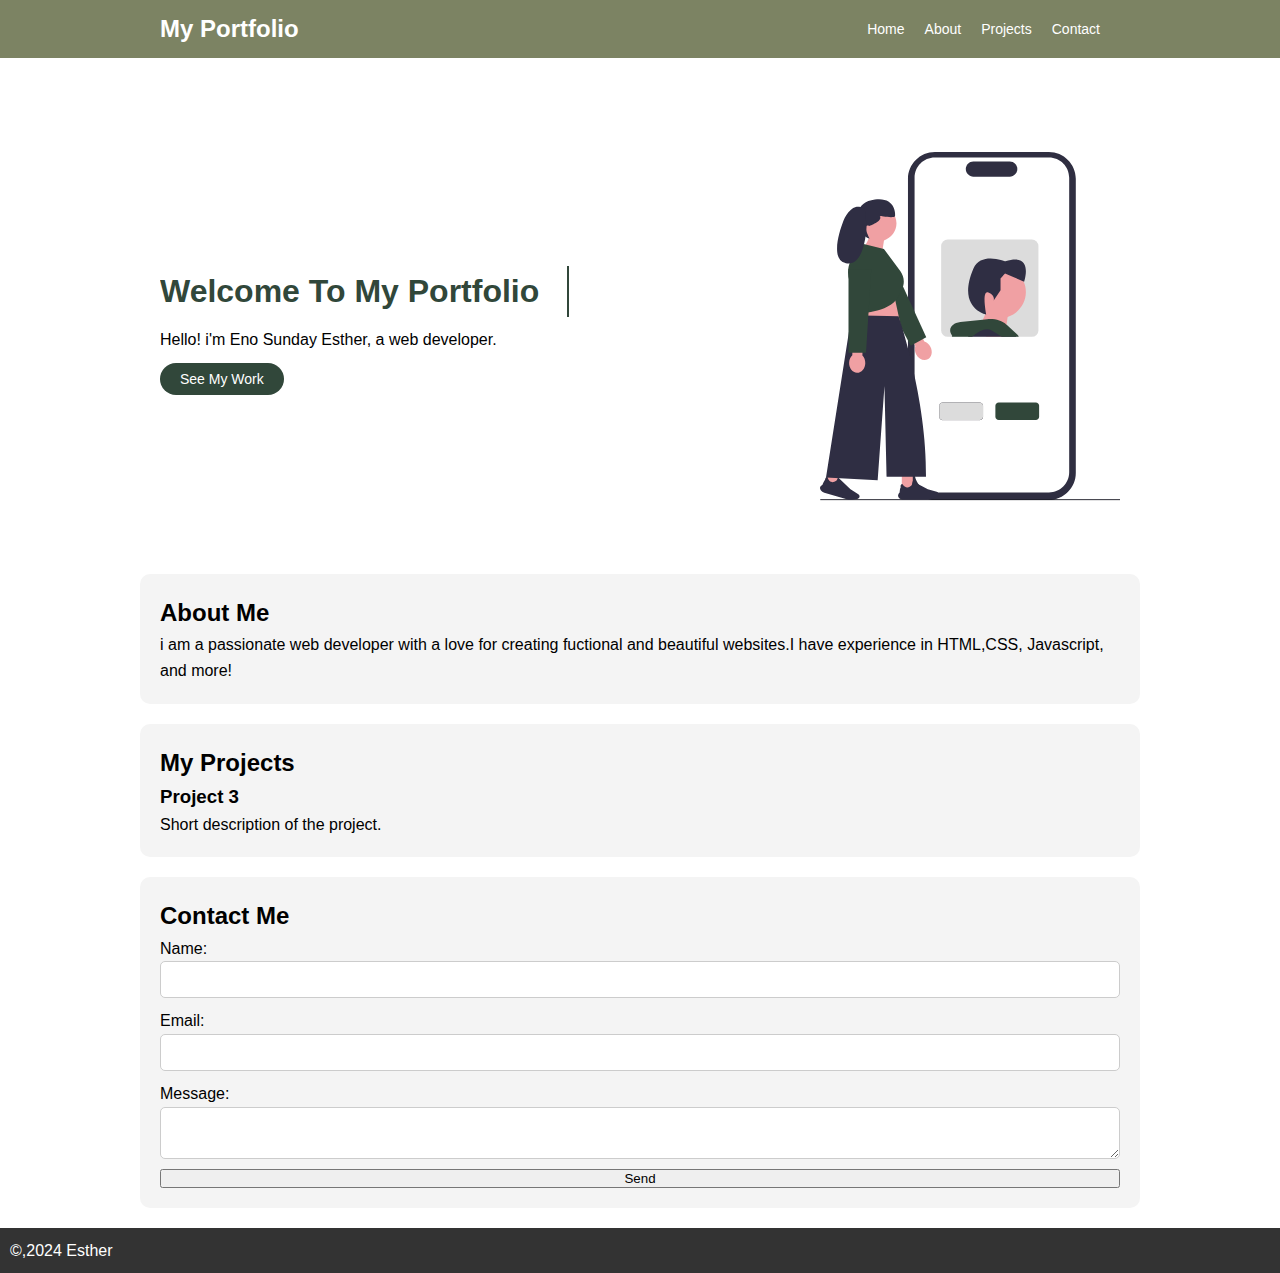
==== index.html @ 5f8c6251 "Add My portfolio" ====
<!DOCTYPE html>
<html lang="en">
<head>
    <meta charset="UTF-8">
    <meta name="viewport" content="width=device-width, initial-scale=1.0">
    <title>My Portfolio</title>
    <link rel="stylesheet"href="../assets/css/style.css">
</head>
<body>
    <header>
        <h2>My <span class="port">Portfolio </span></h2>
        <nav>
            <ul>
                <li><a href="#home">
            Home
        </a></li>
            <li><a href="#about">
            About
                </a></li>
                <li><a href="#projects"> 
            Projects    
                </a></li>
                <li><a href="#contacts">
            Contact
                </a></li>
            </ul>
        </nav>
    </header>

    <section id="home"class="home-section">
        <div>

            <h1>Welcome to My Portfolio</h1>
            <p>Hello! i'm Eno Sunday Esther, a web developer.</p>
            <button><a  href="#projects">
               See My Work
            </a></button>
        </div>
        <div class="imgdiv">
            <div class="imgbg"></div>
         <img src="../assets/images/svg.svg" alt="">
        </div>
    </section>

    <section id="about"class="about-section">
        <h2>About Me</h2>
        <p>i am a passionate web developer with a love for creating fuctional and beautiful websites.I have experience in HTML,CSS, Javascript, and more!</p>       
    </section>

    <section id="projects"class="projects-section">
        <h2>My Projects</h2>
        <div class="project-gallery">
            <div class="projecct-card">
                <h3>Project 3</h3>
                <p>Short description of the project.</p>
            </div>
        </div>
    </section>

    <section id="contact"class="contact-section">
        <h2>Contact Me</h2>
        <form> 
            <label for="name">Name:</label>
            <input type="text" id="name" name="name" required>
            <label for="email">Email:</label>
            <input type="email" id="email" name="email" requied>
            <label for="message">Message:</label>
            <textarea id="message"name="message"required></textarea>
            <button type="submit">Send</button>

        </form>
    </section>

    <footer>
        <p>&copy,2024 Esther </p>
    </footer>
    
</body>
</html>
---- assets/css/style.css ----
*{
    margin:0;
    padding:0;
    box-sizing : border-box;
}

body{
    font-family:Arial, sans-serif;
    line-height: 1.6;
    scroll-behavior: smooth;
}

header{
    background:#7C8363;
    color:#fff;
    padding: 10px 10rem;
    display: flex;
    align-items: center;
    justify-content: space-between;
    
}
.port{
   border-radius: 4px;
cursor: pointer;
}

header h1{
    margin: 0;
}


nav ul{
    list-style:none;
    display:flex;
    justify-content:center;
    gap: 20px;
    padding:0;
}


nav ul{
    margin: 0 20px;
}
 a{
    text-decoration: none;
    color: #fff;
    font-size: 14px;
}
nav ul li a:hover{
    text-decoration: underline;
}
section{
    padding:20px;
    margin:20px 0;
    max-width: 1000px;
    margin-left:auto;
    margin-right:auto;
}
#home h1{
    text-transform: capitalize;
    font-size: 2rem;
    color: #31473A;
    margin-bottom: 10px;
    white-space: nowrap;
    overflow: hidden;
    width: 23ch;
    border-right: 2px solid #31473A;
    animation: typing 6s steps(20,end) infinite, blink 0.5s step-end infinite;
}
@keyframes typing {
    from{width: 0;}
    to{width: 23ch;}
}
@keyframes blink {
    from,to{
        border-color: transparent;
    }
    50%{
        border-color: #31473A;
    }
}
#home{
    display: flex;
    justify-content: space-between;
    align-items: center;
    margin-top: 3rem;
}
#home p{
    margin-bottom: 10px;

}
#home button{
    border: 0;
    background-color: #31473A;
    padding: 8px 20px;
    border-radius: 20px;
}

#home img{
   
width: 300px;
height: 400px;
border-radius: 20px;

}

#about, #projects, #contact{
    background-color:#f4f4f4;
    padding:20px;
    border-radius:10px;
}
.project{
    margin:15px 0;
}
footer{
    background:#333;
    color:#fff;
    border:none;
    padding:10px;
    cursor:pointer;
}
button:hover{
    background-color:#555;
}
form{
    display:flex;
    flex-direction:column;
}
form label{
    margin:10x 0 5px;
}
form input, form textarea{
    padding:10px;
    margin-bottom:10px;
    border:1px solid #ccc;
    border-radius:5px;
}
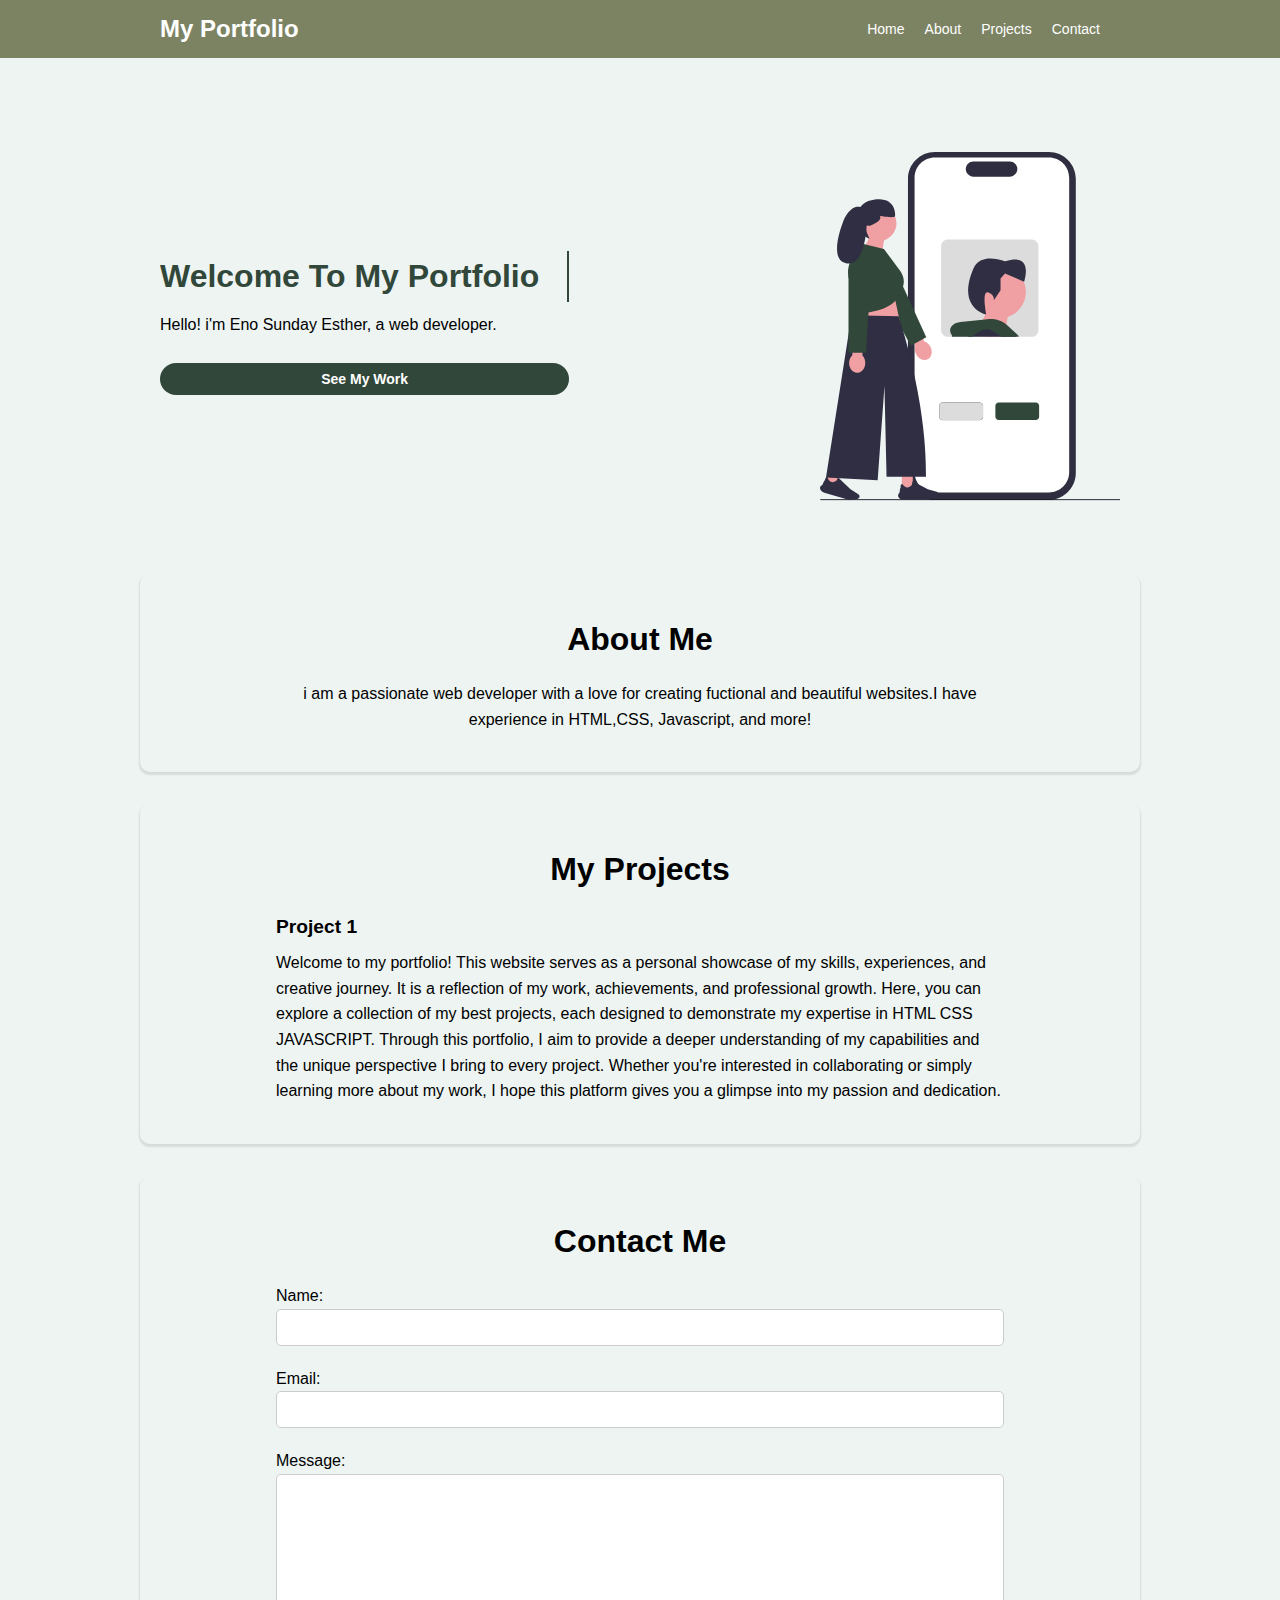
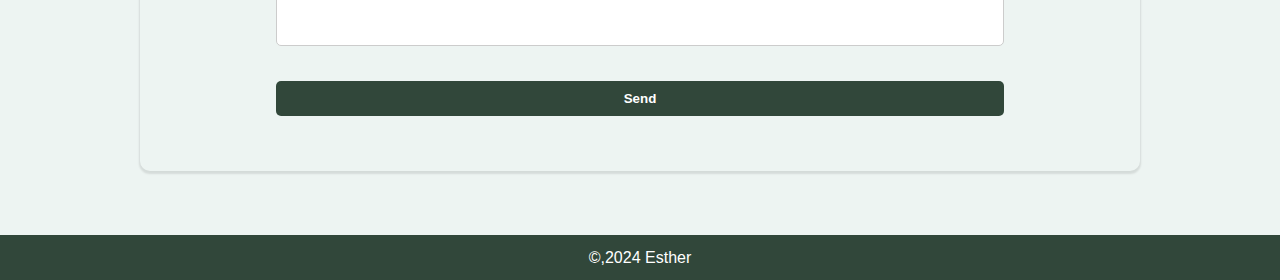
==== commit 5a2ca805: "added update" ====
--- a/index.html
+++ b/index.html
@@ -51,8 +51,10 @@
         <h2>My Projects</h2>
         <div class="project-gallery">
             <div class="projecct-card">
-                <h3>Project 3</h3>
-                <p>Short description of the project.</p>
+                <h3>Project 1</h3>
+                <p>Welcome to my portfolio! This website serves as a personal showcase of my skills, experiences, and creative journey. It is a reflection of my work, achievements, and professional growth. Here, you can explore a collection of my best projects, each designed to demonstrate my expertise in  HTML CSS JAVASCRIPT.
+
+                    Through this portfolio, I aim to provide a deeper understanding of my capabilities and the unique perspective I bring to every project. Whether you're interested in collaborating or simply learning more about my work, I hope this platform gives you a glimpse into my passion and dedication.</p>
             </div>
         </div>
     </section>
@@ -65,7 +67,7 @@
             <label for="email">Email:</label>
             <input type="email" id="email" name="email" requied>
             <label for="message">Message:</label>
-            <textarea id="message"name="message"required></textarea>
+            <textarea id="message"name="message"required rows="10"></textarea>
             <button type="submit">Send</button>
 
         </form>
--- a/assets/css/style.css
+++ b/assets/css/style.css
@@ -8,6 +8,7 @@
     font-family:Arial, sans-serif;
     line-height: 1.6;
     scroll-behavior: smooth;
+    background-color: #EDF4F2;
 }
 
 header{
@@ -105,33 +106,80 @@
 }
 
 #about, #projects, #contact{
-    background-color:#f4f4f4;
-    padding:20px;
+    /* background-color:#ffffff; */
+    padding:40px;
     border-radius:10px;
+    margin-bottom: 2rem;
+    box-shadow:0 2px 2px 1px rgba(0, 0, 0, .1);
+}
+.about-section, .projects-section{
+    text-align: center;
+}
+.about-section h2, .projects-section h2, .contact-section h2{
+    font-size: 2rem;
+    margin-bottom: 1rem;
+}
+.about-section p{
+    padding: 0 6rem;
+}
+.projects-section .project-gallery{
+width: 100%;
+text-align: start;
+padding: 0 6rem;
+}
+.projects-section .project-gallery h3{
+    font-size: 1.2rem;
+    margin-bottom: 0.5rem;
+}
+
+.contact-section{
+
+    text-align: center;
 }
 .project{
     margin:15px 0;
 }
-footer{
-    background:#333;
-    color:#fff;
-    border:none;
-    padding:10px;
-    cursor:pointer;
-}
-button:hover{
-    background-color:#555;
+button{
+    width: 100%;
+    padding: 10px;
+    border: none;
+    background-color: #31473A;
+    border-radius:5px;
+margin: 15px 0;
+color: #fff;
+font-weight: 600;
+
+
 }
 form{
-    display:flex;
-    flex-direction:column;
+padding: 0 6rem;
+
+   width: 100%;
+   text-align: left;
+
 }
 form label{
     margin:10x 0 5px;
 }
 form input, form textarea{
+    display: block;
+    width: 100%; 
     padding:10px;
-    margin-bottom:10px;
+    margin-bottom:20px;
     border:1px solid #ccc;
     border-radius:5px;
+    resize: none;
 }
+form input:focus , form textarea:focus{
+    border: none;
+    outline-color: #31473A;
+}
+footer{
+    background:#31473A;
+    color:#fff;
+    border:none;
+    padding:10px;
+    cursor:pointer;
+    text-align: center;
+    margin-top: 4rem;
+}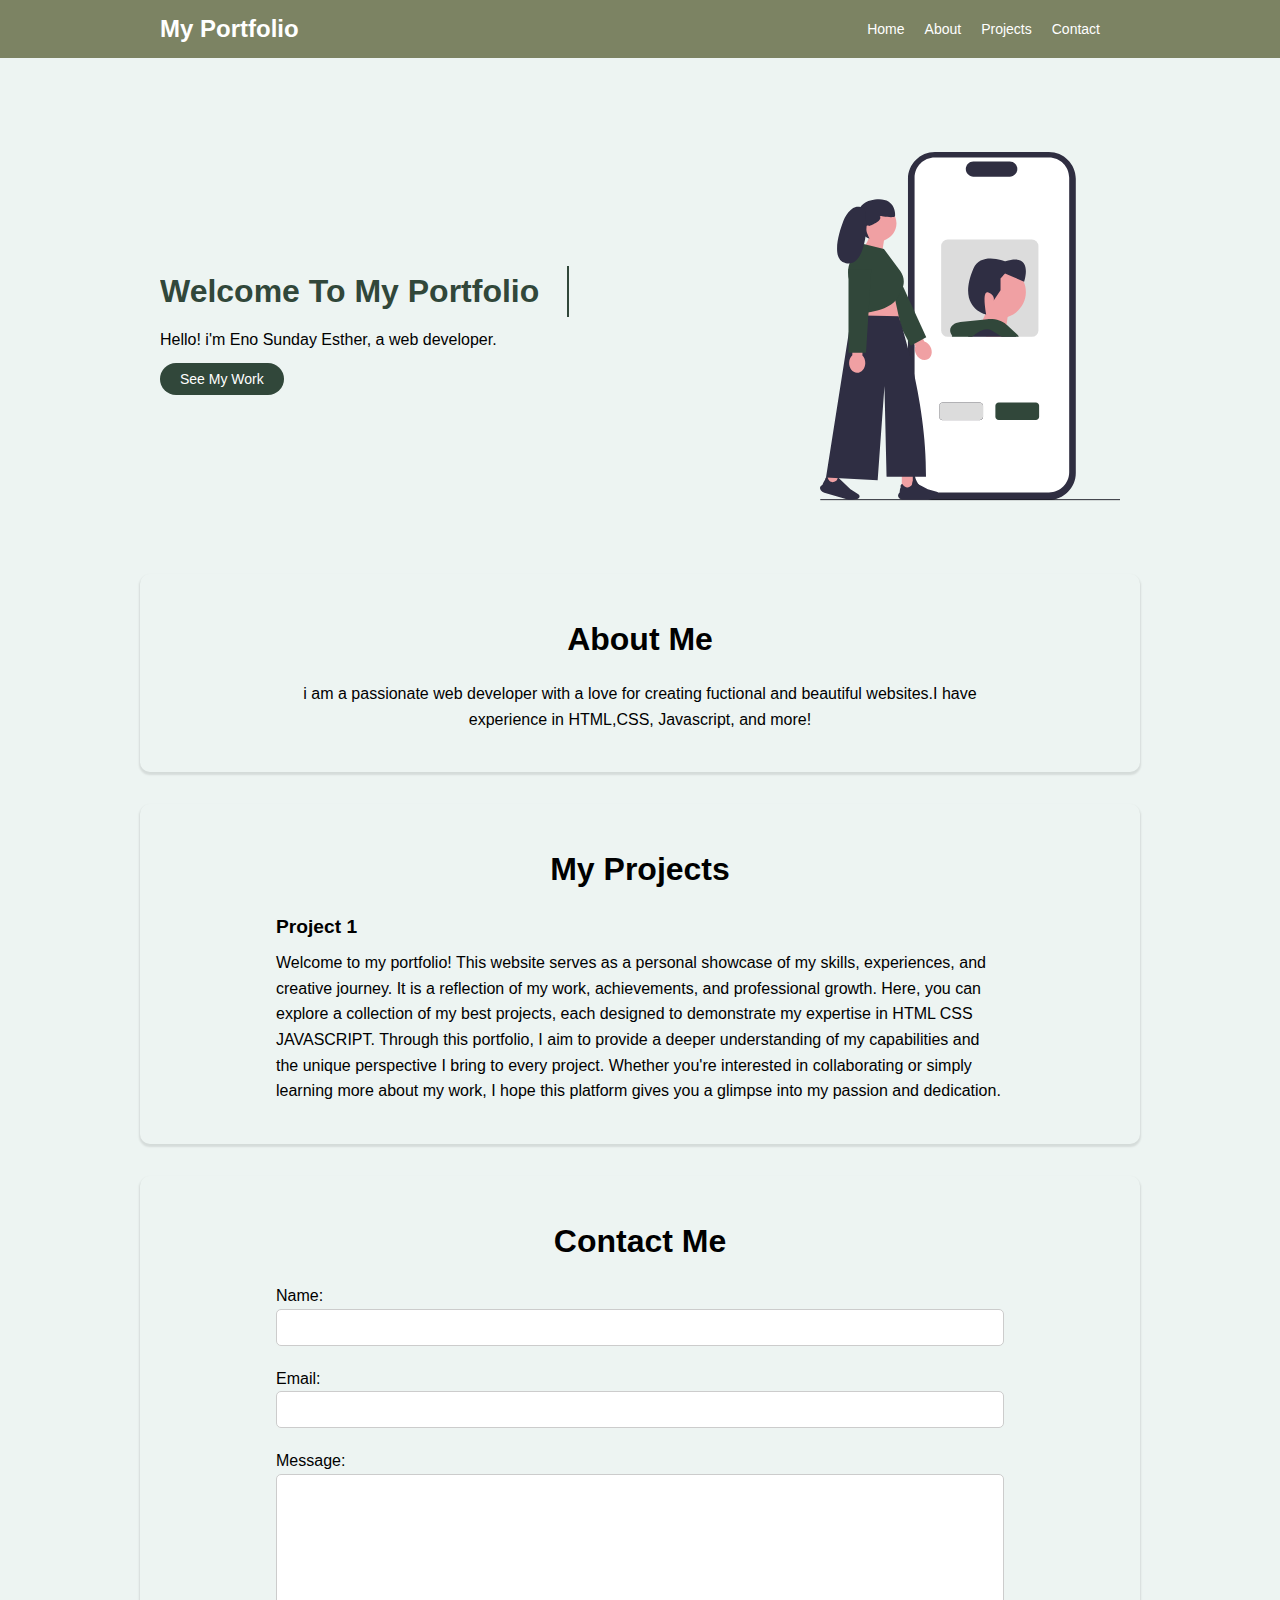
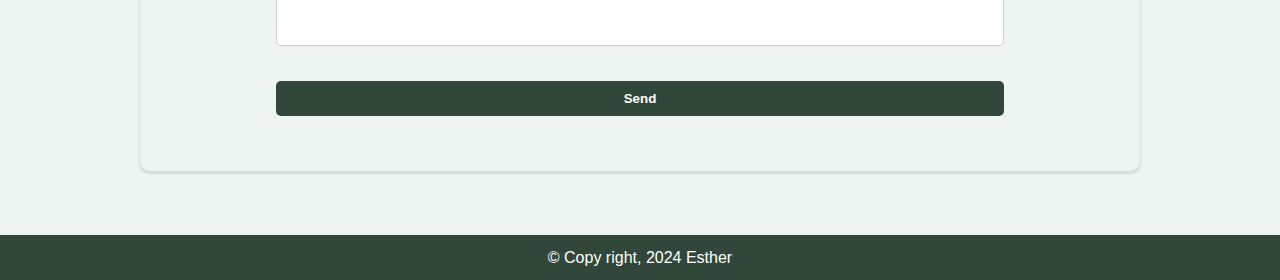
==== commit 6171bb1e: "Add responsive" ====
--- a/index.html
+++ b/index.html
@@ -28,7 +28,7 @@
     </header>
 
     <section id="home"class="home-section">
-        <div>
+        <div class="welcomediv">
 
             <h1>Welcome to My Portfolio</h1>
             <p>Hello! i'm Eno Sunday Esther, a web developer.</p>
@@ -74,7 +74,7 @@
     </section>
 
     <footer>
-        <p>&copy,2024 Esther </p>
+        <p>&copy Copy right, 2024 Esther </p>
     </footer>
     
 </body>
--- a/assets/css/style.css
+++ b/assets/css/style.css
@@ -20,6 +20,10 @@
     justify-content: space-between;
     
 }
+
+/* @media (width <= 730px) {
+    
+}} */
 .port{
    border-radius: 4px;
 cursor: pointer;
@@ -68,6 +72,7 @@
     border-right: 2px solid #31473A;
     animation: typing 6s steps(20,end) infinite, blink 0.5s step-end infinite;
 }
+
 @keyframes typing {
     from{width: 0;}
     to{width: 23ch;}
@@ -90,6 +95,7 @@
     margin-bottom: 10px;
 
 }
+
 #home button{
     border: 0;
     background-color: #31473A;
@@ -122,6 +128,7 @@
 .about-section p{
     padding: 0 6rem;
 }
+/* start here */
 .projects-section .project-gallery{
 width: 100%;
 text-align: start;
@@ -139,7 +146,7 @@
 .project{
     margin:15px 0;
 }
-button{
+#contact button{
     width: 100%;
     padding: 10px;
     border: none;
@@ -182,4 +189,73 @@
     cursor:pointer;
     text-align: center;
     margin-top: 4rem;
-}+}
+@media (max-width: 730px) {
+    header{
+       
+        padding: 10px 2rem;
+       
+        justify-content: center;
+        flex-direction: column;
+    } 
+
+    #home{
+        justify-content: start;
+        align-items: center;
+        margin-top: 2rem;
+        flex-direction: column;
+
+         h1{
+            font-size: 1.3rem;
+        }
+        p{
+            font-size: 14px;
+          } 
+          img{
+   
+            width: 200px;
+            height: 300px;
+           margin-top: 1rem;
+            
+            }
+    }
+    #about, #projects, #contact{
+        /* background-color:#ffffff; */
+        padding:5px 20px;
+        border-radius:10px;
+        margin-bottom: 2rem;
+        box-shadow:0 2px 2px 1px rgba(0, 0, 0, .1);
+    }
+    .about-section, .projects-section{
+        text-align: start;
+    }
+    .about-section h2, .projects-section h2, .contact-section h2{
+        font-size: 1.3rem;
+        margin-bottom: 1rem;
+    }
+    .about-section p{
+        padding: 0 0;
+    }
+    .projects-section{
+        padding: 0 10px;
+
+    }
+    .projects-section .project-gallery{
+        width: 100%;
+        text-align: start;
+        padding: 0 0;
+    }
+    form{
+        padding: 0 10px;
+        
+           width: 100%;
+           text-align: left;
+        
+        }
+}
+@media ( width <= 300px){
+   #home h1{
+        font-size: 0.9rem;
+    }
+}
+    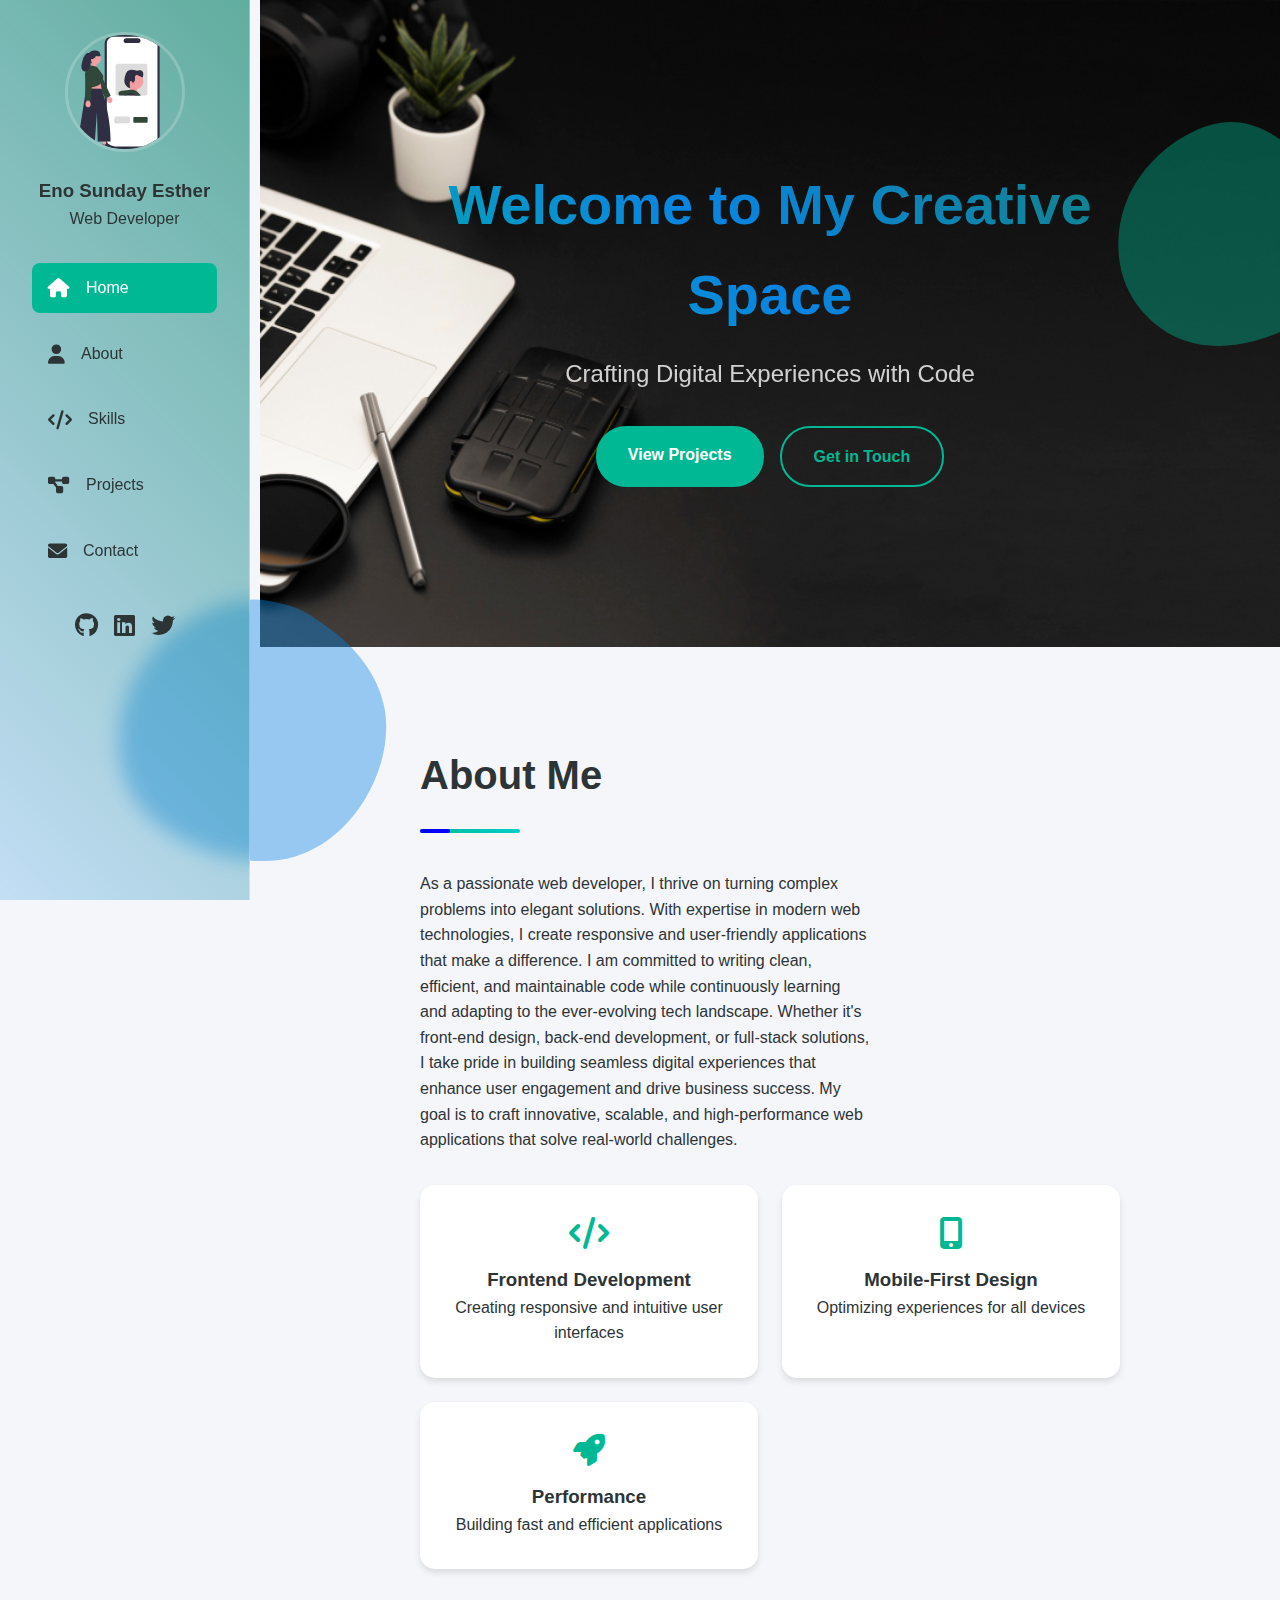
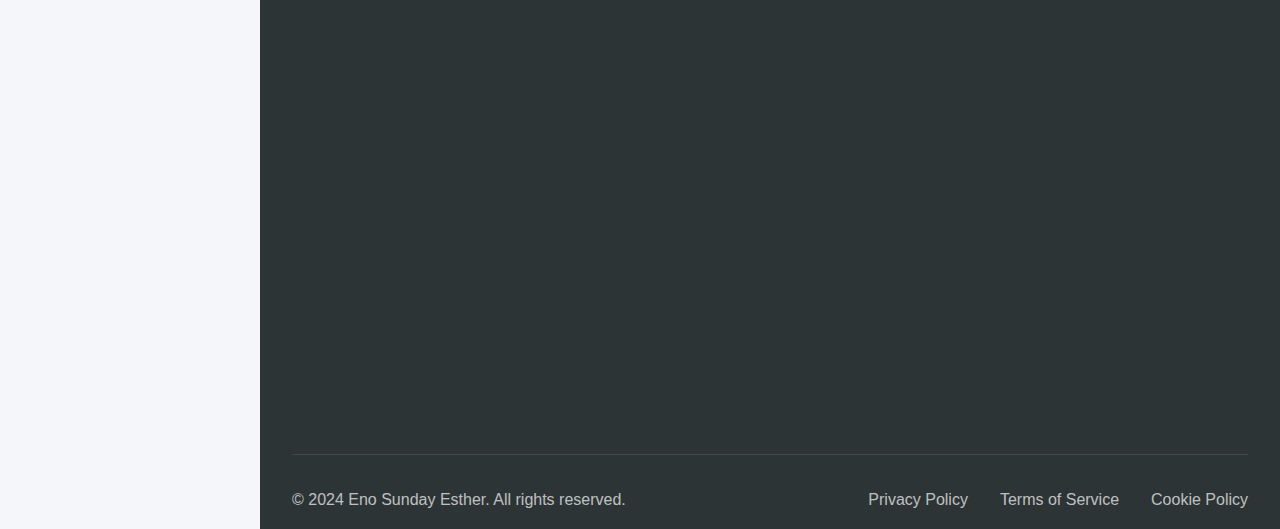
==== commit 647e9d92: "first commit" ====
--- a/index.html
+++ b/index.html
@@ -1,81 +1,428 @@
 <!DOCTYPE html>
 <html lang="en">
-<head>
-    <meta charset="UTF-8">
-    <meta name="viewport" content="width=device-width, initial-scale=1.0">
-    <title>My Portfolio</title>
-    <link rel="stylesheet"href="../assets/css/style.css">
-</head>
-<body>
-    <header>
-        <h2>My <span class="port">Portfolio </span></h2>
-        <nav>
+  <head>
+    <meta charset="UTF-8" />
+    <meta name="viewport" content="width=device-width, initial-scale=1.0" />
+    <title>Eno Sunday Esther | Portfolio</title>
+    <link
+      rel="stylesheet"
+      href="https://cdnjs.cloudflare.com/ajax/libs/font-awesome/6.0.0/css/all.min.css"
+    />
+    <link rel="stylesheet" href="assets/css/style.css" />
+    <link rel="stylesheet" href="assets/css/animation.css" />
+    <link rel="stylesheet" href="assets/css/responsivelayout.css" />
+  </head>
+  <body>
+    <!-- Glassmorphism Sidebar -->
+    <aside class="sidebar">
+      <div class="sidebar-content">
+        <div class="profile">
+          <img
+            src="../assets/images/svg.svg"
+            alt="Profile"
+            class="profile-img"
+          />
+          <h3>Eno Sunday Esther</h3>
+          <p>Web Developer</p>
+        </div>
+        <nav class="side-nav">
+          <a href="#home" class="nav-item active">
+            <i class="fas fa-home"></i>
+            <span>Home</span>
+          </a>
+          <a href="#about" class="nav-item">
+            <i class="fas fa-user"></i>
+            <span>About</span>
+          </a>
+          <a href="#skills" class="nav-item">
+            <i class="fas fa-code"></i>
+            <span>Skills</span>
+          </a>
+          <a href="#projects" class="nav-item">
+            <i class="fas fa-project-diagram"></i>
+            <span>Projects</span>
+          </a>
+          <a href="#contact" class="nav-item">
+            <i class="fas fa-envelope"></i>
+            <span>Contact</span>
+          </a>
+        </nav>
+        <div class="social-links">
+          <a href="#" class="social-icon"><i class="fab fa-github"></i></a>
+          <a href="#" class="social-icon"><i class="fab fa-linkedin"></i></a>
+          <a href="#" class="social-icon"><i class="fab fa-twitter"></i></a>
+        </div>
+      </div>
+    </aside>
+
+    <!-- Main Content -->
+    <div class="parent_page">
+      <!-- Mobile Navigation -->
+      <nav class="mobile-nav">
+        <button class="menu-toggle" title="Toggle Menu">
+          <i class="fas fa-bars"></i>
+        </button>
+        <h2>Portfolio</h2>
+      </nav>
+
+      <!-- Home Section -->
+      <section id="home" class="section1">
+        <div class="hero">
+          <h1 class="animated-text">Welcome to My Creative Space</h1>
+          <p class="subtitle">Crafting Digital Experiences with Code</p>
+          <div class="cta-buttons">
+            <a href="#projects" class="cta-primary">View Projects</a>
+            <a href="#contact" class="cta-secondary">Get in Touch</a>
+          </div>
+        </div>
+      </section>
+      <main class="main-content">
+        <!-- About Section -->
+        <section id="about" class="section">
+          <h2 class="section-title">About Me</h2>
+          <div class="about-content">
+            <div class="about-text">
+              <p class="titletxt">
+                As a passionate web developer, I thrive on turning complex
+                problems into elegant solutions. With expertise in modern web
+                technologies, I create responsive and user-friendly applications
+                that make a difference. I am committed to writing clean,
+                efficient, and maintainable code while continuously learning and
+                adapting to the ever-evolving tech landscape. Whether it's
+                front-end design, back-end development, or full-stack solutions,
+                I take pride in building seamless digital experiences that
+                enhance user engagement and drive business success. My goal is
+                to craft innovative, scalable, and high-performance web
+                applications that solve real-world challenges.
+              </p>
+              <div class="experience-cards">
+                <div class="exp-card">
+                  <i class="fas fa-code"></i>
+                  <h3>Frontend Development</h3>
+                  <p>Creating responsive and intuitive user interfaces</p>
+                </div>
+                <div class="exp-card">
+                  <i class="fas fa-mobile-alt"></i>
+                  <h3>Mobile-First Design</h3>
+                  <p>Optimizing experiences for all devices</p>
+                </div>
+                <div class="exp-card">
+                  <i class="fas fa-rocket"></i>
+                  <h3>Performance</h3>
+                  <p>Building fast and efficient applications</p>
+                </div>
+              </div>
+            </div>
+          </div>
+        </section>
+
+        <!-- Skills Section -->
+        <section id="skills" class="section">
+          <h2 class="section-title">Skills & Expertise</h2>
+          <div class="skills-grid">
+            <div class="skill-card" data-progress="90">
+              <i class="fab fa-html5"></i>
+              <h3>HTML5</h3>
+              <div class="progress-bar">
+                <span class="progress-bar-label">90%</span>
+              </div>
+            </div>
+            <div class="skill-card" data-progress="85">
+              <i class="fab fa-css3-alt"></i>
+              <h3>CSS3</h3>
+              <div class="progress-bar">
+                <span class="progress-bar-label">85%</span>
+              </div>
+            </div>
+            <div class="skill-card" data-progress="80">
+              <i class="fab fa-js"></i>
+              <h3>JavaScript</h3>
+              <div class="progress-bar">
+                <span class="progress-bar-label">80%</span>
+              </div>
+            </div>
+            <div class="skill-card" data-progress="75">
+              <i class="fab fa-react"></i>
+              <h3>React</h3>
+              <div class="progress-bar">
+                <span class="progress-bar-label">75%</span>
+              </div>
+            </div>
+          </div>
+        </section>
+
+        <!-- Projects Section -->
+        <section id="projects" class="section">
+          <h2 class="section-title">Featured Projects</h2>
+          <div class="projects-grid">
+            <article class="project-card">
+              <div class="project-image">
+                <img src="/assets/images/ecom.jpg" alt="Project 1" />
+              </div>
+              <div class="project-content">
+                <h3>E-Commerce Platform</h3>
+                <p>
+                  A full-featured online shopping platform with cart
+                  functionality and payment integration.
+                </p>
+                <div class="project-tags">
+                  <span>React</span>
+                  <span>Css</span>
+                  <span>Bootstrap</span>
+                </div>
+                <div class="project-links">
+                  <a href="#" class="project-link"
+                    ><i class="fas fa-external-link-alt"></i> Live Demo</a
+                  >
+                  <a href="#" class="project-link"
+                    ><i class="fab fa-github"></i> Source Code</a
+                  >
+                </div>
+              </div>
+            </article>
+            <article class="project-card">
+              <div class="project-image">
+                <img src="/assets/images/app.jpg" alt="Project 2" />
+              </div>
+              <div class="project-content">
+                <h3>Task Management App</h3>
+                <p>
+                  A collaborative task management solution with real-time
+                  updates and team features.
+                </p>
+                <div class="project-tags">
+                  <span>HTML</span>
+                  <span>Css</span>
+                  <span>Javascript</span>
+                </div>
+                <div class="project-links">
+                  <a href="#" class="project-link"
+                    ><i class="fas fa-external-link-alt"></i> Live Demo</a
+                  >
+                  <a href="#" class="project-link"
+                    ><i class="fab fa-github"></i> Source Code</a
+                  >
+                </div>
+              </div>
+            </article>
+            <article class="project-card">
+              <div class="project-image">
+                <img src="/assets/images/car.jpg" alt="Car Rental Service" />
+              </div>
+              <div class="project-content">
+                <h3>Car Rental Service</h3>
+                <p>
+                  A seamless car rental platform that allows users to book and
+                  manage car rentals effortlessly.
+                </p>
+                <div class="project-tags">
+                  <span>HTML</span>
+                  <span>Css</span>
+                  <span>Javascript</span>
+                </div>
+                <div class="project-links">
+                  <a href="#" class="project-link">
+                    <i class="fas fa-external-link-alt"></i> Live Demo
+                  </a>
+                  <a href="#" class="project-link">
+                    <i class="fab fa-github"></i> Source Code
+                  </a>
+                </div>
+              </div>
+            </article>
+
+            <article class="project-card">
+              <div class="project-image">
+                <img src="/assets/images/food.jpg" alt="Food Recipe App" />
+              </div>
+              <div class="project-content">
+                <h3>Food Recipe App</h3>
+                <p>
+                  A delightful food recipe app with step-by-step guides,
+                  ingredient tracking, and user ratings.
+                </p>
+                <div class="project-tags">
+                  <span>HTML</span>
+                  <span>Css</span>
+                  <span>Javascript</span>
+                </div>
+
+                <div class="project-links">
+                  <a href="#" class="project-link">
+                    <i class="fas fa-external-link-alt"></i> Live Demo
+                  </a>
+                  <a href="#" class="project-link">
+                    <i class="fab fa-github"></i> Source Code
+                  </a>
+                </div>
+              </div>
+            </article>
+            <article class="project-card">
+              <div class="project-image">
+                <img
+                  src="/assets/images/learning.jpg"
+                  alt="E-Learning Platform"
+                />
+              </div>
+              <div class="project-content">
+                <h3>E-Learning Platform</h3>
+                <p>
+                  An interactive platform offering courses, quizzes, and
+                  certifications for lifelong learning.
+                </p>
+                <div class="project-tags">
+                  <span>React</span>
+                  <span>Css</span>
+                  <span>Bootstrap</span>
+                </div>
+                <div class="project-links">
+                  <a href="#" class="project-link">
+                    <i class="fas fa-external-link-alt"></i> Live Demo
+                  </a>
+                  <a href="#" class="project-link">
+                    <i class="fab fa-github"></i> Source Code
+                  </a>
+                </div>
+              </div>
+            </article>
+          </div>
+        </section>
+
+        <!-- Contact Section -->
+        <section id="contact" class="section">
+          <h2 class="section-title">Get in Touch</h2>
+          <div class="contact-container">
+            <div class="contact-info">
+              <div class="contact-item">
+                <i class="fas fa-envelope"></i>
+                <p>email@example.com</p>
+              </div>
+              <div class="contact-item">
+                <i class="fas fa-phone"></i>
+                <p>+1 234 567 890</p>
+              </div>
+              <div class="contact-item">
+                <i class="fas fa-map-marker-alt"></i>
+                <p>New York, NY</p>
+              </div>
+            </div>
+            <form class="contact-form">
+              <div class="form-group">
+                <input type="text" id="name" required />
+                <label for="name">Name</label>
+              </div>
+              <div class="form-group">
+                <input type="email" id="email" required />
+                <label for="email">Email</label>
+              </div>
+              <div class="form-group">
+                <textarea id="message" required></textarea>
+                <label for="message">Message</label>
+              </div>
+              <button type="submit" class="submit-btn">Send Message</button>
+            </form>
+          </div>
+        </section>
+        <!-- Previous HTML content remains the same until the end of the contact section -->
+
+        <!-- Floating Illustrations -->
+        <div class="floating-illustrations">
+          <div class="illustration" id="ill-1">
+            <svg viewBox="0 0 200 200" xmlns="http://www.w3.org/2000/svg">
+              <path
+                fill="#00b894"
+                d="M47.1,-57.5C61.9,-47.7,75.3,-33.5,79.5,-16.4C83.7,0.7,78.8,20.8,68.1,35.5C57.4,50.2,41,59.5,23.4,65.2C5.8,70.9,-13,73,-29.9,67.2C-46.8,61.4,-61.8,47.7,-69.1,30.5C-76.4,13.3,-76,-7.5,-69.2,-25.1C-62.4,-42.7,-49.2,-57.2,-34.3,-66.8C-19.3,-76.5,-2.6,-81.4,12.4,-77.1C27.4,-72.8,32.3,-67.3,47.1,-57.5Z"
+                transform="translate(100 100)"
+              />
+            </svg>
+          </div>
+          <div class="illustration" id="ill-2">
+            <svg viewBox="0 0 200 200" xmlns="http://www.w3.org/2000/svg">
+              <path
+                fill="#0984e3"
+                d="M54.6,-67.9C71.1,-55.7,85,-37.9,89.3,-17.7C93.6,2.4,88.3,24.9,77.4,43.5C66.5,62.1,50,76.8,30.7,82.8C11.4,88.8,-10.7,86,-31.1,78.3C-51.5,70.6,-70.2,58,-79.7,39.8C-89.2,21.6,-89.5,-2.3,-82.4,-22.9C-75.3,-43.5,-60.8,-60.8,-43.5,-72.6C-26.2,-84.4,-6.1,-90.7,12.8,-87.4C31.7,-84.1,38.1,-80.1,54.6,-67.9Z"
+                transform="translate(100 100)"
+              />
+            </svg>
+          </div>
+        </div>
+
+        <!-- Footer -->
+      </main>
+      <footer class="footer">
+        <div class="footer-content">
+          <div class="footer-section">
+            <h3>Eno Sunday Esther</h3>
+            <p>Creating digital experiences that matter.</p>
+            <div class="footer-social">
+              <a href="#"><i class="fab fa-github"></i></a>
+              <a href="#"><i class="fab fa-linkedin"></i></a>
+              <a href="#"><i class="fab fa-twitter"></i></a>
+              <a href="#"><i class="fab fa-instagram"></i></a>
+            </div>
+          </div>
+
+          <div class="footer-section">
+            <h4>Quick Links</h4>
             <ul>
-                <li><a href="#home">
-            Home
-        </a></li>
-            <li><a href="#about">
-            About
-                </a></li>
-                <li><a href="#projects"> 
-            Projects    
-                </a></li>
-                <li><a href="#contacts">
-            Contact
-                </a></li>
+              <li><a href="#home">Home</a></li>
+              <li><a href="#about">About</a></li>
+              <li><a href="#skills">Skills</a></li>
+              <li><a href="#projects">Projects</a></li>
             </ul>
-        </nav>
-    </header>
-
-    <section id="home"class="home-section">
-        <div class="welcomediv">
-
-            <h1>Welcome to My Portfolio</h1>
-            <p>Hello! i'm Eno Sunday Esther, a web developer.</p>
-            <button><a  href="#projects">
-               See My Work
-            </a></button>
-        </div>
-        <div class="imgdiv">
-            <div class="imgbg"></div>
-         <img src="../assets/images/svg.svg" alt="">
-        </div>
-    </section>
-
-    <section id="about"class="about-section">
-        <h2>About Me</h2>
-        <p>i am a passionate web developer with a love for creating fuctional and beautiful websites.I have experience in HTML,CSS, Javascript, and more!</p>       
-    </section>
-
-    <section id="projects"class="projects-section">
-        <h2>My Projects</h2>
-        <div class="project-gallery">
-            <div class="projecct-card">
-                <h3>Project 1</h3>
-                <p>Welcome to my portfolio! This website serves as a personal showcase of my skills, experiences, and creative journey. It is a reflection of my work, achievements, and professional growth. Here, you can explore a collection of my best projects, each designed to demonstrate my expertise in  HTML CSS JAVASCRIPT.
-
-                    Through this portfolio, I aim to provide a deeper understanding of my capabilities and the unique perspective I bring to every project. Whether you're interested in collaborating or simply learning more about my work, I hope this platform gives you a glimpse into my passion and dedication.</p>
-            </div>
-        </div>
-    </section>
-
-    <section id="contact"class="contact-section">
-        <h2>Contact Me</h2>
-        <form> 
-            <label for="name">Name:</label>
-            <input type="text" id="name" name="name" required>
-            <label for="email">Email:</label>
-            <input type="email" id="email" name="email" requied>
-            <label for="message">Message:</label>
-            <textarea id="message"name="message"required rows="10"></textarea>
-            <button type="submit">Send</button>
-
-        </form>
-    </section>
-
-    <footer>
-        <p>&copy Copy right, 2024 Esther </p>
-    </footer>
-    
-</body>
-</html>+          </div>
+
+          <div class="footer-section">
+            <h4>Services</h4>
+            <ul>
+              <li>Web Development</li>
+              <li>UI/UX Design</li>
+              <li>Mobile Development</li>
+              <li>Technical Consulting</li>
+            </ul>
+          </div>
+
+          <div class="footer-section">
+            <h4>Newsletter</h4>
+            <p>Stay updated with my latest projects and tech articles.</p>
+            <form class="footer-form">
+              <input type="email" placeholder="Enter your email" />
+              <button type="submit">Subscribe</button>
+            </form>
+          </div>
+        </div>
+
+        <div class="footer-bottom">
+          <p>&copy; 2024 Eno Sunday Esther. All rights reserved.</p>
+          <div class="footer-bottom-links">
+            <a href="#">Privacy Policy</a>
+            <a href="#">Terms of Service</a>
+            <a href="#">Cookie Policy</a>
+          </div>
+        </div>
+      </footer>
+    </div>
+
+    <script>
+      // Add smooth scrolling
+      document.querySelectorAll('a[href^="#"]').forEach((anchor) => {
+        anchor.addEventListener("click", function (e) {
+          e.preventDefault();
+          document.querySelector(this.getAttribute("href")).scrollIntoView({
+            behavior: "smooth",
+          });
+        });
+      });
+
+      // Animate illustrations on scroll
+      window.addEventListener("scroll", () => {
+        const illustrations = document.querySelectorAll(".illustration");
+        illustrations.forEach((ill) => {
+          const rotation = window.scrollY * 0.1;
+          ill.style.transform = `rotate(${rotation}deg)`;
+        });
+      });
+    </script>
+  </body>
+  <script src="assets/main.js"></script>
+</html>
--- a/assets/css/style.css
+++ b/assets/css/style.css
@@ -1,261 +1,817 @@
-*{
-    margin:0;
-    padding:0;
-    box-sizing : border-box;
-}
-
-body{
-    font-family:Arial, sans-serif;
-    line-height: 1.6;
-    scroll-behavior: smooth;
-    background-color: #EDF4F2;
-}
-
-header{
-    background:#7C8363;
-    color:#fff;
-    padding: 10px 10rem;
-    display: flex;
-    align-items: center;
-    justify-content: space-between;
-    
-}
-
-/* @media (width <= 730px) {
-    
-}} */
-.port{
-   border-radius: 4px;
-cursor: pointer;
-}
-
-header h1{
-    margin: 0;
-}
-
-
-nav ul{
-    list-style:none;
-    display:flex;
-    justify-content:center;
-    gap: 20px;
-    padding:0;
-}
-
-
-nav ul{
-    margin: 0 20px;
-}
- a{
-    text-decoration: none;
-    color: #fff;
-    font-size: 14px;
-}
-nav ul li a:hover{
-    text-decoration: underline;
-}
-section{
-    padding:20px;
-    margin:20px 0;
-    max-width: 1000px;
-    margin-left:auto;
-    margin-right:auto;
-}
-#home h1{
-    text-transform: capitalize;
-    font-size: 2rem;
-    color: #31473A;
-    margin-bottom: 10px;
-    white-space: nowrap;
-    overflow: hidden;
-    width: 23ch;
-    border-right: 2px solid #31473A;
-    animation: typing 6s steps(20,end) infinite, blink 0.5s step-end infinite;
-}
-
-@keyframes typing {
-    from{width: 0;}
-    to{width: 23ch;}
-}
-@keyframes blink {
-    from,to{
-        border-color: transparent;
-    }
-    50%{
-        border-color: #31473A;
-    }
-}
-#home{
-    display: flex;
-    justify-content: space-between;
-    align-items: center;
-    margin-top: 3rem;
-}
-#home p{
-    margin-bottom: 10px;
-
-}
-
-#home button{
-    border: 0;
-    background-color: #31473A;
-    padding: 8px 20px;
-    border-radius: 20px;
-}
-
-#home img{
-   
-width: 300px;
-height: 400px;
-border-radius: 20px;
-
-}
-
-#about, #projects, #contact{
-    /* background-color:#ffffff; */
-    padding:40px;
-    border-radius:10px;
-    margin-bottom: 2rem;
-    box-shadow:0 2px 2px 1px rgba(0, 0, 0, .1);
-}
-.about-section, .projects-section{
-    text-align: center;
-}
-.about-section h2, .projects-section h2, .contact-section h2{
-    font-size: 2rem;
-    margin-bottom: 1rem;
-}
-.about-section p{
-    padding: 0 6rem;
-}
-/* start here */
-.projects-section .project-gallery{
-width: 100%;
-text-align: start;
-padding: 0 6rem;
-}
-.projects-section .project-gallery h3{
-    font-size: 1.2rem;
-    margin-bottom: 0.5rem;
-}
-
-.contact-section{
-
-    text-align: center;
-}
-.project{
-    margin:15px 0;
-}
-#contact button{
-    width: 100%;
-    padding: 10px;
-    border: none;
-    background-color: #31473A;
-    border-radius:5px;
-margin: 15px 0;
-color: #fff;
-font-weight: 600;
-
-
-}
-form{
-padding: 0 6rem;
-
-   width: 100%;
-   text-align: left;
-
-}
-form label{
-    margin:10x 0 5px;
-}
-form input, form textarea{
-    display: block;
-    width: 100%; 
-    padding:10px;
-    margin-bottom:20px;
-    border:1px solid #ccc;
-    border-radius:5px;
-    resize: none;
-}
-form input:focus , form textarea:focus{
-    border: none;
-    outline-color: #31473A;
-}
-footer{
-    background:#31473A;
-    color:#fff;
-    border:none;
-    padding:10px;
-    cursor:pointer;
-    text-align: center;
-    margin-top: 4rem;
-}
-@media (max-width: 730px) {
-    header{
-       
-        padding: 10px 2rem;
-       
-        justify-content: center;
-        flex-direction: column;
-    } 
-
-    #home{
-        justify-content: start;
-        align-items: center;
-        margin-top: 2rem;
-        flex-direction: column;
-
-         h1{
-            font-size: 1.3rem;
-        }
-        p{
-            font-size: 14px;
-          } 
-          img{
-   
-            width: 200px;
-            height: 300px;
-           margin-top: 1rem;
-            
-            }
-    }
-    #about, #projects, #contact{
-        /* background-color:#ffffff; */
-        padding:5px 20px;
-        border-radius:10px;
-        margin-bottom: 2rem;
-        box-shadow:0 2px 2px 1px rgba(0, 0, 0, .1);
-    }
-    .about-section, .projects-section{
-        text-align: start;
-    }
-    .about-section h2, .projects-section h2, .contact-section h2{
-        font-size: 1.3rem;
-        margin-bottom: 1rem;
-    }
-    .about-section p{
-        padding: 0 0;
-    }
-    .projects-section{
-        padding: 0 10px;
-
-    }
-    .projects-section .project-gallery{
-        width: 100%;
-        text-align: start;
-        padding: 0 0;
-    }
-    form{
-        padding: 0 10px;
-        
-           width: 100%;
-           text-align: left;
-        
-        }
-}
-@media ( width <= 300px){
-   #home h1{
-        font-size: 0.9rem;
-    }
-}
-    +:root {
+  --primary-color: #2d3436;
+  --secondary-color: #00b894;
+  --accent-color: #0984e3;
+  --text-color: #2d3436;
+  --bg-color: #f5f6fa;
+  --glass-bg: rgba(255, 255, 255, 0.1);
+  --glass-border: rgba(255, 255, 255, 0.2);
+}
+
+* {
+  margin: 0;
+  padding: 0;
+  box-sizing: border-box;
+}
+
+body {
+  font-family: "Inter", sans-serif;
+  line-height: 1.6;
+  background: var(--bg-color);
+  color: var(--text-color);
+  overflow-x: hidden;
+}
+
+/* Glassmorphism Sidebar */
+.sidebar {
+  position: fixed;
+  left: 0;
+  top: 0;
+  height: 100vh;
+  width: 250px;
+  background: linear-gradient(
+    45deg,
+    rgba(9, 133, 227, 0.212),
+    rgba(7, 128, 103, 0.623)
+  );
+  -webkit-backdrop-filter: blur(10px);
+  backdrop-filter: blur(10px);
+  border-right: 1px solid var(--glass-border);
+  padding: 2rem;
+  z-index: 1000;
+  transition: transform 0.3s ease;
+}
+
+.profile {
+  text-align: center;
+  margin-bottom: 2rem;
+}
+
+.profile-img {
+  width: 120px;
+  height: 120px;
+  border-radius: 50%;
+  margin-bottom: 1rem;
+  border: 3px solid var(--glass-border);
+  animation: float 6s ease-in-out infinite;
+}
+
+.side-nav {
+  display: flex;
+  flex-direction: column;
+  gap: 1rem;
+}
+
+.nav-item {
+  display: flex;
+  align-items: center;
+  gap: 1rem;
+  padding: 0.75rem 1rem;
+  color: var(--text-color);
+  text-decoration: none;
+  border-radius: 8px;
+  transition: all 0.3s ease;
+}
+
+.nav-item:hover,
+.nav-item.active {
+  background: var(--secondary-color);
+  color: white;
+}
+
+.nav-item i {
+  font-size: 1.2rem;
+}
+
+.social-links {
+  margin-top: 2rem;
+  display: flex;
+  justify-content: center;
+  gap: 1rem;
+}
+
+.social-icon {
+  color: var(--text-color);
+  font-size: 1.5rem;
+  transition: color 0.3s ease;
+}
+
+.social-icon:hover {
+  color: var(--secondary-color);
+}
+
+/* Main Content */
+.parent_page {
+  margin-left: 260px;
+  overflow: hidden;
+}
+.main-content {
+  padding: 2rem 10rem;
+  overflow: hidden;
+}
+
+/* Mobile Navigation */
+.mobile-nav {
+  display: none;
+  padding: 1rem;
+  background: linear-gradient(45deg, rgb(9, 133, 227), rgb(7, 128, 104));
+  /* -webkit-backdrop-filter: blur(12px);
+  backdrop-filter: blur(12px); */
+  position: fixed;
+  top: 0;
+  right: 0;
+  left: 0;
+  z-index: 999;
+}
+
+.menu-toggle {
+  background: none;
+  border: none;
+  font-size: 1.5rem;
+  cursor: pointer;
+  color: var(--text-color);
+}
+
+/* sections */
+
+.section {
+  padding: 4rem 0;
+  display: flex;
+  flex-direction: column;
+  justify-content: center;
+  position: relative;
+}
+
+.section-title {
+  font-size: 2.5rem;
+  margin-bottom: 2rem;
+  position: relative;
+  padding-bottom: 1rem;
+}
+
+.section-title::after {
+  content: "";
+  position: absolute;
+  bottom: 0;
+  left: 0;
+  width: 100px;
+  height: 4px;
+  background: var(--secondary-color);
+}
+
+/* Hero Section */
+.hero {
+  text-align: center;
+  background: url("/assets/images/bg.jpg") no-repeat center;
+  background-size: cover;
+  height: fit-content;
+  padding: 10rem;
+}
+
+.animated-text {
+  font-size: 3.5rem;
+  margin-bottom: 1rem;
+  background: linear-gradient(
+    45deg,
+    var(--secondary-color),
+    var(--accent-color),
+    rgb(20, 131, 109),
+    rgb(4, 87, 151)
+  );
+  background-size: 200% 200%;
+  -webkit-background-clip: text;
+  background-clip: text;
+  -webkit-text-fill-color: transparent;
+  animation: gradient 5s ease infinite;
+}
+
+.subtitle {
+  font-size: 1.5rem;
+  margin-bottom: 2rem;
+  color: #fff;
+  opacity: 0.8;
+}
+
+.cta-buttons {
+  display: flex;
+  gap: 1rem;
+  justify-content: center;
+}
+
+.cta-primary,
+.cta-secondary {
+  padding: 1rem 2rem;
+  border-radius: 30px;
+  text-decoration: none;
+  font-weight: 600;
+  transition: transform 0.3s ease;
+}
+
+.cta-primary {
+  background: var(--secondary-color);
+  color: white;
+}
+
+.cta-secondary {
+  background: transparent;
+  border: 2px solid var(--secondary-color);
+  color: var(--secondary-color);
+}
+
+.cta-primary:hover,
+.cta-secondary:hover {
+  transform: translateY(-3px);
+}
+
+/* About Section */
+.about-content {
+  display: grid;
+  gap: 2rem;
+}
+.about-text .titletxt {
+  padding-right: 250px;
+}
+.experience-cards {
+  display: grid;
+  grid-template-columns: repeat(auto-fit, minmax(250px, 1fr));
+  gap: 1.5rem;
+  margin-top: 2rem;
+}
+
+.exp-card {
+  padding: 2rem;
+  background: white;
+  border-radius: 15px;
+  box-shadow: 0 4px 6px rgba(0, 0, 0, 0.1);
+  text-align: center;
+  transition: transform 0.3s ease;
+  cursor: pointer;
+}
+
+.exp-card:hover {
+  transform: translateY(-15px);
+}
+
+.exp-card i {
+  font-size: 2rem;
+  color: var(--secondary-color);
+  margin-bottom: 1rem;
+}
+
+/* Skills Section */
+.skills-grid {
+  display: grid;
+  grid-template-columns: repeat(auto-fit, minmax(200px, 1fr));
+  gap: 2rem;
+}
+
+.skill-card {
+  background: white;
+  padding: 2rem;
+  border-radius: 15px;
+  text-align: center;
+  box-shadow: 0 4px 6px rgba(0, 0, 0, 0.1);
+  position: relative;
+}
+
+.skill-card i {
+  font-size: 3rem;
+  margin-bottom: 1rem;
+  color: var(--secondary-color);
+}
+
+.progress-bar {
+  height: 6px;
+  background: #eee;
+  border-radius: 3px;
+  overflow: hidden;
+  position: relative;
+  margin: 1rem 0;
+}
+
+.progress-bar::after {
+  content: "";
+  position: absolute;
+  top: 0;
+  left: 0;
+  height: 100%;
+  background: var(--secondary-color);
+  border-radius: 3px;
+  width: 0;
+  animation: progress 1.5s ease-in-out forwards;
+}
+
+.skill-card[data-progress="90"] .progress-bar::after {
+  width: 90%;
+}
+
+.skill-card[data-progress="85"] .progress-bar::after {
+  width: 85%;
+}
+
+.skill-card[data-progress="80"] .progress-bar::after {
+  width: 80%;
+}
+
+.skill-card[data-progress="75"] .progress-bar::after {
+  width: 75%;
+}
+
+/* Add percentage label */
+.progress-bar-label {
+  position: absolute;
+  right: 0;
+  top: -20px;
+  font-size: 0.875rem;
+  color: var(--text-color);
+}
+
+/* Add hover effect */
+.skill-card:hover .progress-bar::after {
+  background: var(--accent-color);
+  transition: background-color 0.3s ease;
+}
+
+/* Ensure animation triggers when scrolled into view */
+.skill-card {
+  opacity: 0;
+  transform: translateY(20px);
+  animation: fadeInUp 0.5s ease forwards;
+}
+
+.skill-card:nth-child(1) {
+  animation-delay: 0.1s;
+}
+.skill-card:nth-child(2) {
+  animation-delay: 0.2s;
+}
+.skill-card:nth-child(3) {
+  animation-delay: 0.3s;
+}
+.skill-card:nth-child(4) {
+  animation-delay: 0.4s;
+}
+
+/* Projects Section Styles */
+.projects-grid {
+  display: grid;
+  grid-template-columns: repeat(auto-fit, minmax(320px, 1fr));
+  gap: 2.5rem;
+  padding: 1rem;
+}
+
+.project-card {
+  background: rgba(255, 255, 255, 0.1);
+  border-radius: 20px;
+  overflow: hidden;
+  box-shadow: 0 8px 32px rgba(0, 0, 0, 0.1);
+  transition: all 0.4s ease;
+  position: relative;
+  -webkit-backdrop-filter: blur(8px);
+  backdrop-filter: blur(8px);
+  border: 1px solid rgba(255, 255, 255, 0.2);
+}
+
+.project-card:hover {
+  transform: translateY(-10px);
+  box-shadow: 0 15px 45px rgba(0, 0, 0, 0.15);
+}
+
+.project-image {
+  position: relative;
+  width: 100%;
+  height: 250px;
+  overflow: hidden;
+}
+
+.project-image img {
+  width: 100%;
+  height: 100%;
+  object-fit: cover;
+  transition: transform 0.6s ease;
+}
+
+.project-card:hover .project-image img {
+  transform: scale(1.1);
+}
+
+.project-content {
+  padding: 2rem;
+}
+
+.project-content h3 {
+  font-size: 1.5rem;
+  margin-bottom: 1rem;
+  color: #2d3436;
+  position: relative;
+  padding-bottom: 0.5rem;
+}
+
+.project-content h3::after {
+  content: "";
+  position: absolute;
+  left: 0;
+  bottom: 0;
+  width: 50px;
+  height: 3px;
+  background: linear-gradient(90deg, #00b894, #00cec9);
+  border-radius: 2px;
+  transition: width 0.3s ease;
+}
+
+.project-card:hover .project-content h3::after {
+  width: 100px;
+}
+
+.project-content p {
+  color: #636e72;
+  margin-bottom: 1.5rem;
+  line-height: 1.6;
+}
+
+.project-tags {
+  display: flex;
+  flex-wrap: wrap;
+  gap: 0.8rem;
+  margin-bottom: 1.5rem;
+}
+
+.project-tags span {
+  background: rgba(0, 184, 148, 0.1);
+  color: #00b894;
+  padding: 0.4rem 1rem;
+  border-radius: 20px;
+  font-size: 0.9rem;
+  font-weight: 500;
+  transition: all 0.3s ease;
+}
+
+.project-tags span:hover {
+  background: #00b894;
+  color: white;
+  transform: translateY(-2px);
+}
+
+.project-links {
+  display: flex;
+  gap: 1rem;
+}
+
+.project-link {
+  display: flex;
+  align-items: center;
+  gap: 0.5rem;
+  text-decoration: none;
+  color: #2d3436;
+  font-weight: 500;
+  padding: 0.8rem 1.2rem;
+  border-radius: 8px;
+  background: rgba(255, 255, 255, 0.1);
+  border: 1px solid rgba(255, 255, 255, 0.2);
+  transition: all 0.3s ease;
+}
+
+.project-link:hover {
+  background: #00b894;
+  color: white;
+  transform: translateX(5px);
+}
+
+.project-link i {
+  font-size: 1rem;
+  transition: transform 0.3s ease;
+}
+
+.project-link:hover i {
+  transform: translateX(3px);
+}
+
+/* Section Title Animation */
+.section-title {
+  position: relative;
+  display: inline-block;
+  font-size: 2.5rem;
+  margin-bottom: 3rem;
+  color: #2d3436;
+}
+
+.section-title::before {
+  content: "";
+  position: absolute;
+  left: 0;
+  bottom: -10px;
+  width: 100px;
+  height: 4px;
+  background: linear-gradient(90deg, #00b894, #00cec9);
+  border-radius: 2px;
+}
+
+.section-title::after {
+  content: "";
+  position: absolute;
+  left: 0;
+  bottom: -10px;
+  width: 30px;
+  height: 4px;
+  background: blue;
+  border-radius: 2px;
+  animation: titleBar 3s ease infinite;
+}
+
+/* Contact Section */
+/* Contact Section Base Styles */
+
+/* Contact Container Layout */
+.contact-container {
+  display: grid;
+  grid-template-columns: 1fr 2fr;
+  gap: 40px;
+  background-color: #fff;
+  border-radius: 10px;
+  box-shadow: 0 5px 15px rgba(0, 0, 0, 0.1);
+  padding: 40px;
+}
+
+/* Contact Info Styles */
+.contact-info {
+  padding: 20px;
+  background-color: #f8f9fa;
+  border-radius: 8px;
+}
+
+.contact-item {
+  display: flex;
+  align-items: center;
+  margin-bottom: 25px;
+  padding: 15px;
+  background-color: white;
+  border-radius: 6px;
+  box-shadow: 0 2px 5px rgba(0, 0, 0, 0.05);
+}
+
+.contact-item i {
+  font-size: 20px;
+  color: #00cec9;
+  margin-right: 15px;
+}
+
+.contact-item p {
+  margin: 0;
+  color: #555;
+}
+
+/* Form Styles */
+.contact-form {
+  display: flex;
+  flex-direction: column;
+  gap: 25px;
+}
+
+.form-group {
+  position: relative;
+  margin-bottom: 5px;
+}
+
+.form-group input,
+.form-group textarea {
+  width: 100%;
+  padding: 12px;
+  border: 1px solid #ddd;
+  border-radius: 6px;
+  font-size: 16px;
+  background-color: transparent;
+  transition: border-color 0.3s ease;
+}
+
+.form-group textarea {
+  min-height: 150px;
+  resize: vertical;
+}
+
+.form-group label {
+  position: absolute;
+  left: 12px;
+  top: 50%;
+  transform: translateY(-50%);
+  color: #666;
+  transition: 0.3s ease;
+  pointer-events: none;
+  background-color: white;
+  padding: 0 5px;
+}
+
+.form-group textarea + label {
+  top: 12px;
+  transform: none;
+}
+
+/* Label Animation */
+.form-group input:focus + label,
+.form-group textarea:focus + label,
+.form-group input:not(:placeholder-shown) + label,
+.form-group textarea:not(:placeholder-shown) + label {
+  top: 0;
+  font-size: 14px;
+  color: #00cec9;
+}
+
+/* Submit Button Styles */
+.submit-btn {
+  padding: 15px 30px;
+  background-color: #00cec9;
+  color: white;
+  border: none;
+  border-radius: 6px;
+  font-size: 16px;
+  cursor: pointer;
+  transition: background-color 0.3s ease;
+  align-self: flex-start;
+}
+
+.submit-btn:hover {
+  background-color: #00cecbbb;
+}
+
+/* Previous CSS content remains the same */
+
+/* Floating Illustrations */
+.floating-illustrations {
+  position: fixed;
+  width: 100%;
+  height: 100%;
+  pointer-events: none;
+  overflow: hidden;
+}
+
+.illustration {
+  position: fixed;
+  width: 300px;
+  height: 300px;
+  opacity: 0.4;
+  transition: transform 0.5s ease;
+  overflow: hidden;
+}
+
+#ill-1 {
+  top: 10%;
+  right: -100px;
+  animation: float 4s ease-in-out infinite;
+}
+
+#ill-2 {
+  bottom: 2%;
+  left: 100px;
+  animation: float 4s ease-in-out infinite reverse;
+}
+
+/* Footer Styles */
+.footer {
+  background: var(--primary-color);
+  color: white;
+  padding: 4rem 2rem 1rem;
+  margin-top: 4rem;
+}
+
+.footer-content {
+  max-width: 1200px;
+  margin: 0 auto;
+  display: grid;
+  grid-template-columns: repeat(auto-fit, minmax(250px, 1fr));
+  gap: 2rem;
+  padding-bottom: 3rem;
+  border-bottom: 1px solid rgba(255, 255, 255, 0.1);
+}
+
+.footer-section h3 {
+  font-size: 1.5rem;
+  margin-bottom: 1rem;
+  color: var(--secondary-color);
+}
+
+.footer-section h4 {
+  font-size: 1.2rem;
+  margin-bottom: 1rem;
+  color: white;
+}
+
+.footer-section p {
+  color: rgba(255, 255, 255, 0.7);
+  margin-bottom: 1rem;
+}
+
+.footer-social {
+  display: flex;
+  gap: 1rem;
+  margin-top: 1rem;
+}
+
+.footer-social a {
+  color: white;
+  font-size: 1.5rem;
+  transition: color 0.3s ease;
+}
+
+.footer-social a:hover {
+  color: var(--secondary-color);
+}
+
+.footer-section ul {
+  list-style: none;
+}
+
+.footer-section ul li {
+  margin-bottom: 0.5rem;
+}
+
+.footer-section ul li a {
+  color: rgba(255, 255, 255, 0.7);
+  text-decoration: none;
+  transition: color 0.3s ease;
+}
+
+.footer-section ul li a:hover {
+  color: var(--secondary-color);
+}
+
+.footer-form {
+  display: flex;
+  gap: 0.5rem;
+  margin-top: 1rem;
+}
+
+.footer-form input {
+  padding: 0.5rem 1rem;
+  border-radius: 4px;
+  border: none;
+  background: rgba(255, 255, 255, 0.1);
+  color: white;
+  flex-grow: 1;
+}
+
+.footer-form input::placeholder {
+  color: rgba(255, 255, 255, 0.5);
+}
+
+.footer-form button {
+  padding: 0.5rem 1rem;
+  border: none;
+  border-radius: 4px;
+  background: var(--secondary-color);
+  color: white;
+  cursor: pointer;
+  transition: background-color 0.3s ease;
+}
+
+.footer-form button:hover {
+  background: var(--accent-color);
+}
+
+.footer-bottom {
+  max-width: 1200px;
+  margin: 0 auto;
+  padding-top: 2rem;
+  display: flex;
+  justify-content: space-between;
+  align-items: center;
+  flex-wrap: wrap;
+  gap: 1rem;
+}
+
+.footer-bottom p {
+  color: rgba(255, 255, 255, 0.7);
+}
+
+.footer-bottom-links {
+  display: flex;
+  gap: 2rem;
+}
+
+.footer-bottom-links a {
+  color: rgba(255, 255, 255, 0.7);
+  text-decoration: none;
+  transition: color 0.3s ease;
+}
+
+.footer-bottom-links a:hover {
+  color: var(--secondary-color);
+}
+
+/* Animation for Footer Sections */
+.footer-section {
+  animation: fadeInUp 0.5s ease forwards;
+  opacity: 0;
+  transform: translateY(20px);
+}
+
+.footer-section:nth-child(1) {
+  animation-delay: 0.1s;
+}
+.footer-section:nth-child(2) {
+  animation-delay: 0.2s;
+}
+.footer-section:nth-child(3) {
+  animation-delay: 0.3s;
+}
+.footer-section:nth-child(4) {
+  animation-delay: 0.4s;
+}
--- a/assets/css/animation.css
+++ b/assets/css/animation.css
@@ -0,0 +1,55 @@
+/* Animations */
+@keyframes float {
+  0%,
+  100% {
+    transform: translateY(0);
+  }
+  50% {
+    transform: translateY(-20px);
+  }
+}
+
+@keyframes fadeInUp {
+  from {
+    opacity: 0;
+    transform: translateY(20px);
+  }
+  to {
+    opacity: 1;
+    transform: translateY(0);
+  }
+}
+
+@keyframes gradient {
+  0% {
+    background-position: 0% 50%;
+  }
+  50% {
+    background-position: 100% 50%;
+  }
+  100% {
+    background-position: 0% 50%;
+  }
+}
+/* Progress animation */
+@keyframes progress {
+  from {
+    width: 0;
+    opacity: 0;
+  }
+  to {
+    opacity: 1;
+  }
+}
+
+@keyframes titleBar {
+  0% {
+    left: 0;
+  }
+  50% {
+    left: 70px;
+  }
+  100% {
+    left: 0;
+  }
+}
--- a/assets/css/responsivelayout.css
+++ b/assets/css/responsivelayout.css
@@ -0,0 +1,261 @@
+/* Responsive Styles */
+
+/* Large Screens (1200px and down) */
+@media (max-width: 1200px) {
+  .main-content {
+    padding: 2rem 6rem;
+  }
+
+  .about-text .titletxt {
+    padding-right: 150px;
+  }
+
+  .hero {
+    padding: 8rem 4rem;
+  }
+}
+
+/* Medium-Large Screens (1024px and down) */
+@media (max-width: 1024px) {
+  .sidebar {
+    width: 220px;
+  }
+
+  .parent_page {
+    margin-left: 220px;
+  }
+
+  .main-content {
+    padding: 2rem 4rem;
+  }
+
+  .hero {
+    padding: 6rem 3rem;
+  }
+
+  .animated-text {
+    font-size: 3rem;
+  }
+
+  .projects-grid {
+    grid-template-columns: repeat(auto-fit, minmax(280px, 1fr));
+  }
+
+  .footer-content {
+    grid-template-columns: repeat(auto-fit, minmax(200px, 1fr));
+  }
+}
+
+/* Tablets (768px and down) */
+@media (max-width: 768px) {
+  /* Sidebar & Navigation */
+  .sidebar {
+    transform: translateX(-100%);
+    width: 250px;
+  }
+
+  .sidebar.active {
+    transform: translateX(0);
+  }
+
+  .parent_page {
+    margin-left: 0;
+  }
+  .section {
+    padding: 2rem 0;
+  }
+
+  .mobile-nav {
+    display: flex;
+    justify-content: space-between;
+    align-items: center;
+  }
+
+  /* Main Content */
+  .main-content {
+    padding: 2rem;
+    padding-top: 80px;
+  }
+
+  /* Hero Section */
+  .hero {
+    padding: 6rem 2rem;
+    text-align: center;
+  }
+
+  .animated-text {
+    font-size: 2.5rem;
+  }
+
+  .subtitle {
+    font-size: 1.2rem;
+  }
+
+  /* About Section */
+  .about-text .titletxt {
+    padding-right: 0;
+  }
+
+  .experience-cards {
+    grid-template-columns: repeat(auto-fit, minmax(200px, 1fr));
+  }
+
+  /* Skills Section */
+  .skills-grid {
+    grid-template-columns: repeat(auto-fit, minmax(160px, 1fr));
+    gap: 1.5rem;
+  }
+
+  /* Projects Section */
+  .projects-grid {
+    grid-template-columns: 1fr;
+    gap: 2rem;
+  }
+
+  /* Contact Section */
+  .contact-container {
+    grid-template-columns: 1fr;
+    padding: 20px;
+  }
+
+  .contact-info {
+    order: 2;
+  }
+
+  .contact-form {
+    order: 1;
+  }
+
+  /* Footer */
+  .footer-content {
+    grid-template-columns: 1fr;
+    gap: 2rem;
+  }
+
+  .footer-bottom {
+    flex-direction: column;
+    text-align: center;
+    gap: 1rem;
+  }
+}
+
+/* Mobile Devices (480px and down) */
+@media (max-width: 480px) {
+  /* Main Content */
+  .main-content {
+    padding: 1rem;
+    padding-top: 70px;
+  }
+
+  /* Hero Section */
+  .hero {
+    padding: 5rem 1rem;
+  }
+
+  .animated-text {
+    font-size: 2rem;
+  }
+
+  .cta-buttons {
+    flex-direction: column;
+    width: 100%;
+    gap: 1rem;
+  }
+
+  .cta-primary,
+  .cta-secondary {
+    width: 100%;
+    text-align: center;
+  }
+
+  /* Section Titles */
+  .section-title {
+    font-size: 1.8rem;
+    margin-bottom: 1.5rem;
+  }
+
+  /* Skills Section */
+  .skills-grid {
+    grid-template-columns: 1fr;
+  }
+
+  /* Projects Section */
+  .project-content {
+    padding: 1.2rem;
+  }
+
+  .project-links {
+    flex-direction: column;
+  }
+
+  .project-link {
+    width: 100%;
+    justify-content: center;
+  }
+
+  .project-tags {
+    gap: 0.5rem;
+  }
+
+  .project-tags span {
+    padding: 0.3rem 0.8rem;
+    font-size: 0.8rem;
+  }
+
+  /* Contact Section */
+  .form-group input,
+  .form-group textarea {
+    padding: 10px;
+    font-size: 14px;
+  }
+
+  .submit-btn {
+    width: 100%;
+  }
+
+  /* Footer */
+  .footer {
+    padding: 2rem 1rem 1rem;
+  }
+
+  .footer-bottom-links {
+    flex-direction: column;
+    gap: 0.5rem;
+  }
+
+  /* Floating Illustrations */
+  .illustration {
+    width: 150px;
+    height: 150px;
+  }
+  #ill-1 {
+    top: 10%;
+    right: -50px;
+    animation: float 4s ease-in-out infinite;
+  }
+
+  #ill-2 {
+    bottom: 2%;
+    left: 0px;
+    animation: float 4s ease-in-out infinite reverse;
+  }
+}
+
+/* Small Mobile Devices (360px and down) */
+@media (max-width: 360px) {
+  .animated-text {
+    font-size: 1.8rem;
+  }
+
+  .subtitle {
+    font-size: 1rem;
+  }
+
+  .section-title {
+    font-size: 1.5rem;
+  }
+
+  .exp-card {
+    padding: 1.5rem;
+  }
+}
